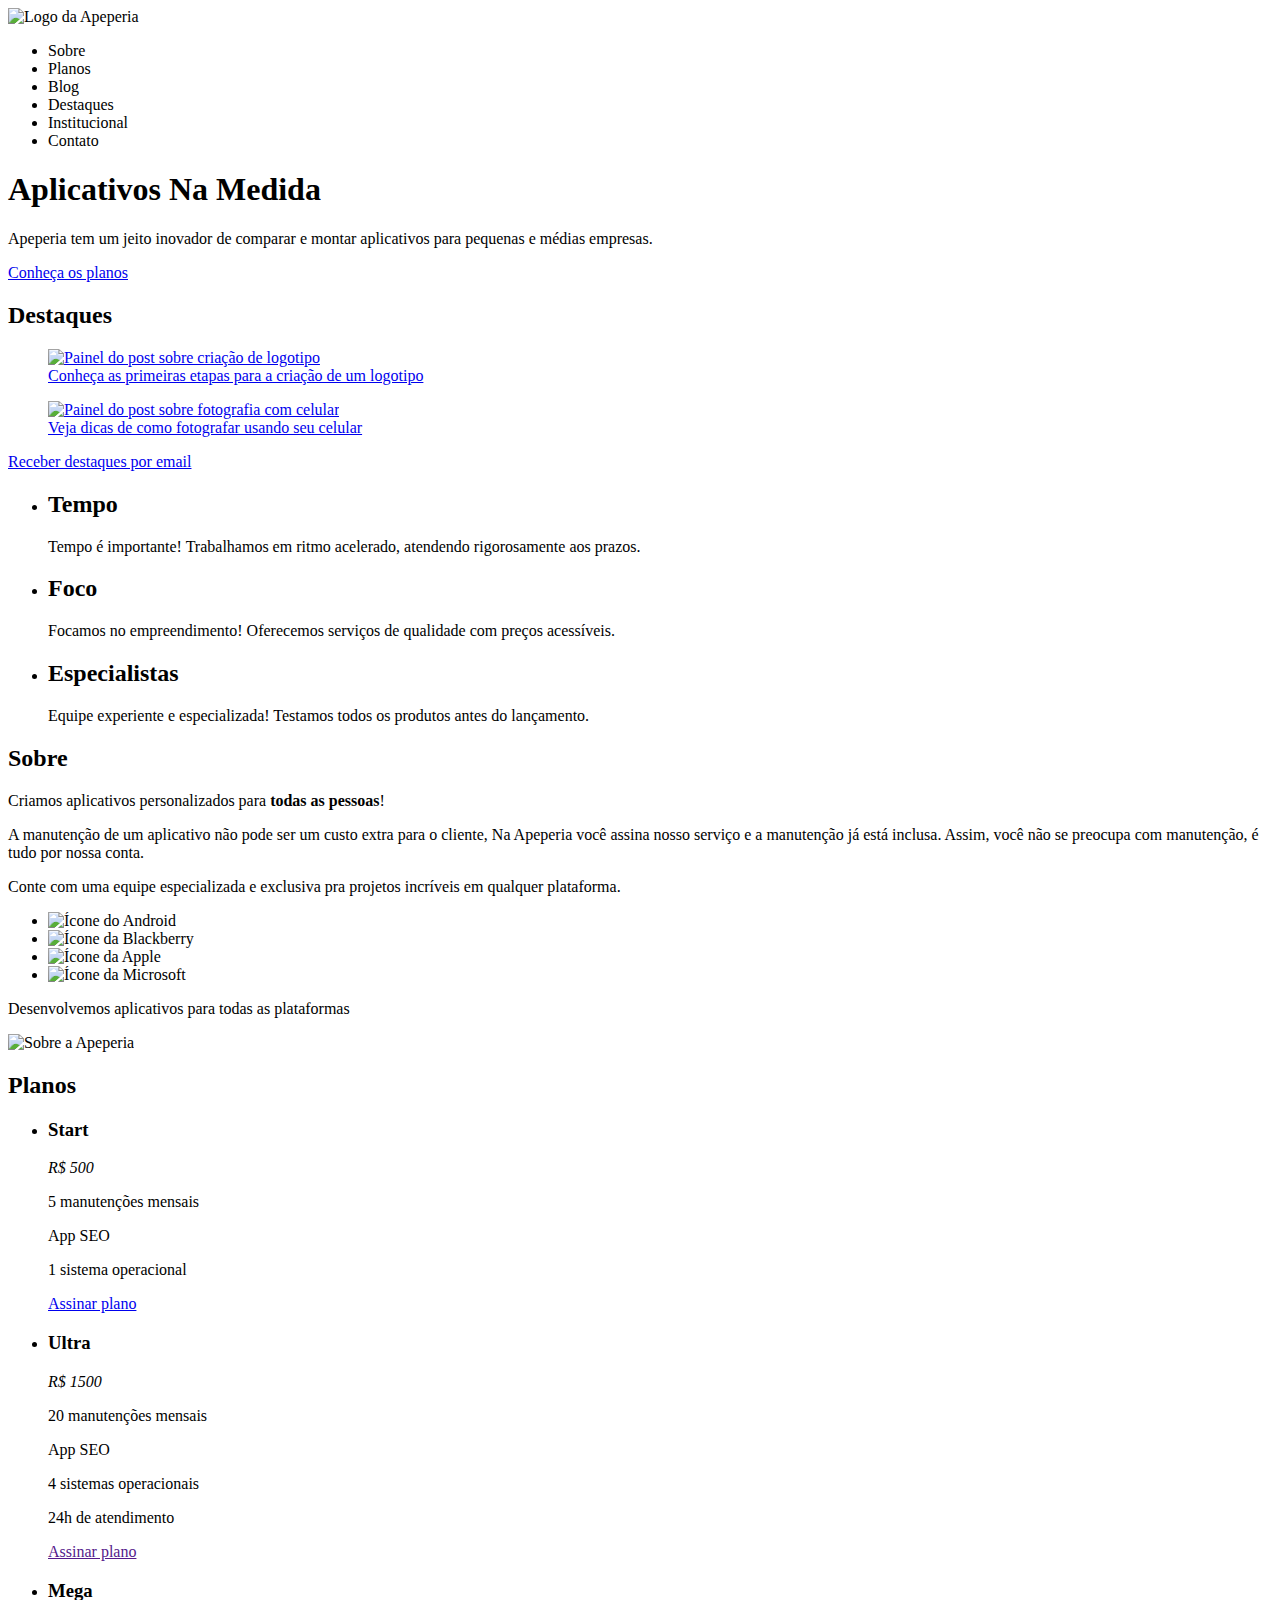
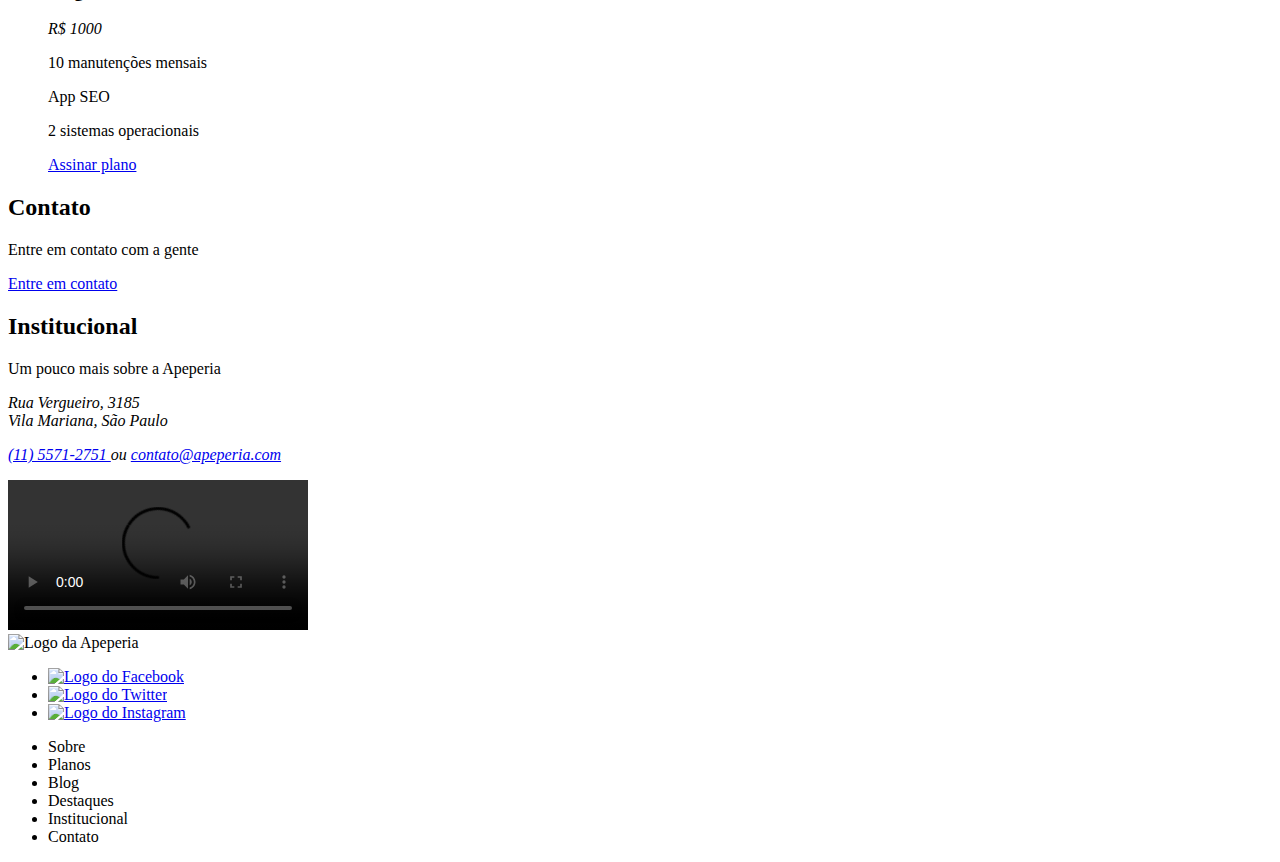
==== 1-Company-Landing-Page/index.html @ fec03cc0 "Add files via upload" ====
<!DOCTYPE html>
<html lang="pt-br">
  <head>
    <meta charset="UTF-8" />
    <meta http-equiv="X-UA-Compatible" content="IE=edge" />
    <meta name="viewport" content="width=device-width, initial-scale=1.0" />
    <title>Home | Apeperia</title>

    <!--RESET CSS-->
    <link rel="stylesheet" href="css/reset.css" />

    <!--Fonts-->
    <link rel="preconnect" href="https://fonts.gstatic.com" />
    <link
      href="https://fonts.googleapis.com/css2?family=Montserrat:wght@300;400;700&family=Open+Sans:wght@300;400;700&display=swap"
      rel="stylesheet"
    />

    <!--Styles-->
    <link rel="stylesheet" href="css/base.css" />
    <link rel="stylesheet" href="css/header/cabecalho1.css" />
    <link rel="stylesheet" href="css/main/chamada1.css" />
    <link rel="stylesheet" href="css/main/destaques.css" />
    <link rel="stylesheet" href="css/main/diferenciais.css" />
    <link rel="stylesheet" href="css/main/sobre.css" />
    <link rel="stylesheet" href="css/main/planos.css" />
    <link rel="stylesheet" href="css/main/contato.css" />
    <link rel="stylesheet" href="css/main/institucional.css" />
    <link rel="stylesheet" href="css/footer/rodape.css" />
  </head>
  <body>
    <header class="cabecalho container">
      <img
        src="img/logo-apeperia.svg"
        alt="Logo da Apeperia"
        class="cabecalho_logo"
      />
      <nav class="cabecalho_navegacao">
        <ul>
          <li class="cabecalho_link"><a href="#"></a>Sobre</li>
          <li class="cabecalho_link"><a href="#"></a>Planos</li>
          <li class="cabecalho_link"><a href="#"></a>Blog</li>
          <li class="cabecalho_link"><a href="#"></a>Destaques</li>
          <li class="cabecalho_link"><a href="#"></a>Institucional</li>
          <li class="cabecalho_link"><a href="#"></a>Contato</li>
        </ul>
      </nav>
    </header>

    <main>
      <section class="chamada container">
        <h1 class="chamada_titulo">Aplicativos Na Medida</h1>
        <p class="chamada_texto">
          Apeperia tem um jeito inovador de comparar e montar aplicativos para
          pequenas e médias empresas.
        </p>
        <a class="chamada_botao botao" href="#">Conheça os planos</a>
      </section>

      <section class="destaques container">
        <h2 class="destaques_titulo">Destaques</h2>
        <a href="#">
          <figure class="destaques_painel">
            <img
              src="img/comecando-criar-logotipo.png"
              alt="Painel do post sobre criação de logotipo"
              class="destaques_painel-imagem"
            />
            <figcaption class="destaques_painel-texto">
              Conheça as primeiras etapas para a criação de um logotipo
            </figcaption>
          </figure>
        </a>
        <a href="#">
          <figure class="destaques_painel">
            <img
              src="img/dicas-fotografia.png"
              alt="Painel do post sobre fotografia com celular"
              class="destaques_painel-imagem"
            />
            <figcaption class="destaques_painel-texto">
              Veja dicas de como fotografar usando seu celular
            </figcaption>
          </figure>
        </a>
        <a href="#" class="destaques_botao botao"
          >Receber destaques por email</a
        >
      </section>

      <section class="diferenciais container">
        <ul class="diferenciais_lista">
          <li class="diferenciais_item diferenciais_item--tempo">
            <h2 class="item_titulo">Tempo</h2>
            <p class="item_texto">
              Tempo é importante! Trabalhamos em ritmo acelerado, atendendo
              rigorosamente aos prazos.
            </p>
          </li>
          <li class="diferenciais_item diferenciais_item--foco">
            <h2 class="item_titulo">Foco</h2>
            <p class="item_texto">
              Focamos no empreendimento! Oferecemos serviços de qualidade com
              preços acessíveis.
            </p>
          </li>
          <li class="diferenciais_item diferenciais_item--especialistas">
            <h2 class="item_titulo">Especialistas</h2>
            <p class="item_texto">
              Equipe experiente e especializada! Testamos todos os produtos
              antes do lançamento.
            </p>
          </li>
        </ul>
      </section>

      <section class="sobre container">
        <div class="sobre_conteudo">
          <h2 class="sobre_titulo">Sobre</h2>
          <p class="sobre_texto">
            Criamos aplicativos personalizados para
            <strong class="sobre_texto--destaque">todas as pessoas</strong>!
          </p>
          <p class="sobre_texto">
            A manutenção de um aplicativo não pode ser um custo extra para o
            cliente, Na Apeperia você assina nosso serviço e a manutenção já
            está inclusa. Assim, você não se preocupa com manutenção, é tudo por
            nossa conta.
          </p>
          <p class="sobre_texto sobre_texto--destaque sobre_texto--divisao">
            Conte com uma equipe especializada e exclusiva pra projetos
            incríveis em qualquer plataforma.
          </p>
          <ul class="sobre_plataformas">
            <li><img src="img/android.png" alt="Ícone do Android" /></li>
            <li><img src="img/blackberry.png" alt="Ícone da Blackberry" /></li>
            <li><img src="img/apple.png" alt="Ícone da Apple" /></li>
            <li><img src="img/windowsphone.png" alt="Ícone da Microsoft" /></li>
          </ul>
          <p class="sobre_texto">
            Desenvolvemos aplicativos para todas as plataformas
          </p>
        </div>
        <img
          src="img/sobre-apeperia.png"
          alt="Sobre a Apeperia"
          class="sobre_imagem"
        />
      </section>

      <section class="planos container">
        <h2 class="planos__titulo">Planos</h2>
        <ul class="planos__cartoes">
          <li class="cartao cartao--start">
            <h3 class="cartao__titulo">Start</h3>
            <article class="cartao__conteudo">
              <p class="cartao__preco"><em>R$ 500</em></p>
              <p class="cartao__texto">5 manutenções mensais</p>
              <p class="cartao__texto">App SEO</p>
              <p class="cartao__texto">1 sistema operacional</p>
              <a
                href="plano.html"
                class="cartao__botao cartao__botao--start botao"
                >Assinar plano</a
              >
            </article>
          </li>
          <li class="cartao cartao--ultra">
            <h3 class="cartao__titulo">Ultra</h3>
            <article class="cartao__conteudo">
              <p class="cartao__preco"><em>R$ 1500</em></p>
              <p class="cartao__texto">20 manutenções mensais</p>
              <p class="cartao__texto">App SEO</p>
              <p class="cartao__texto">4 sistemas operacionais</p>
              <p class="cartao__texto">24h de atendimento</p>
              <a href="" class="cartao__botao cartao__botao--ultra botao"
                >Assinar plano</a
              >
            </article>
          </li>
          <li class="cartao cartao--mega">
            <h3 class="cartao__titulo">Mega</h3>
            <p class="cartao__preco"><em>R$ 1000</em></p>
            <article class="cartao__conteudo">
              <p class="cartao__texto">10 manutenções mensais</p>
              <p class="cartao__texto">App SEO</p>
              <p class="cartao__texto">2 sistemas operacionais</p>
              <a href="#" class="cartao__botao cartao__botao--mega botao"
                >Assinar plano</a
              >
            </article>
          </li>
        </ul>
      </section>

      <section class="contato container">
        <h2 class="contato__titulo">Contato</h2>
        <p>Entre em contato com a gente</p>
        <a href="contato.html" class="contato__botao botao">Entre em contato</a>
      </section>

      <section class="institucional container">
        <h2 class="institucional__titulo">Institucional</h2>
        <div class="institucional__conteudo">
          <div class="institucional__informacoes">
            <p class="institucional__descricao">
              Um pouco mais sobre a Apeperia
            </p>
            <address class="institucional__endereco">
              Rua Vergueiro, 3185<br />
              Vila Mariana, São Paulo
              <article class="institucional__contato">
                <p>
                  <a
                    href="tel:+551155712751"
                    class="institucional__contato-telefone"
                    >(11) 5571-2751
                  </a>
                  ou
                  <a
                    href="mailto:contato@apeperia.com"
                    class="institucional__contato-email"
                    >contato@apeperia.com</a
                  >
                </p>
              </article>
            </address>
          </div>
          <video
            src="img/formacao-java.mp4"
            class="institucional__video"
            controls
          ></video>
        </div>
      </section>
    </main>

    <footer class="rodape container">
      <img
        src="img/logo-apeperia.svg"
        alt="Logo da Apeperia"
        class="rodape__logo"
      />
      <ul class="rodape__social">
        <li>
          <a href="#" class="rodape__midia" alt="Ícone do Facebook"
            ><img src="img/facebook.png" alt="Logo do Facebook"
          /></a>
        </li>
        <li>
          <a href="#" class="rodape__midia" alt="Ícone do Twitter"
            ><img src="img/twitter.png" alt="Logo do Twitter"
          /></a>
        </li>
        <li>
          <a href="#" class="rodape__midia" alt="Ícone do Instagram"
            ><img src="img/instagram.png" alt="Logo do Instagram"
          /></a>
        </li>
      </ul>
      <nav>
        <ul class="rodape__navegacao">
          <li class="rodape__link"><a href="#"></a>Sobre</li>
          <li class="rodape__link"><a href="#"></a>Planos</li>
          <li class="rodape__link"><a href="#"></a>Blog</li>
          <li class="rodape__link"><a href="#"></a>Destaques</li>
          <li class="rodape__link"><a href="#"></a>Institucional</li>
          <li class="rodape__link"><a href="#"></a>Contato</li>
        </ul>
      </nav>
    </footer>
  </body>
</html>
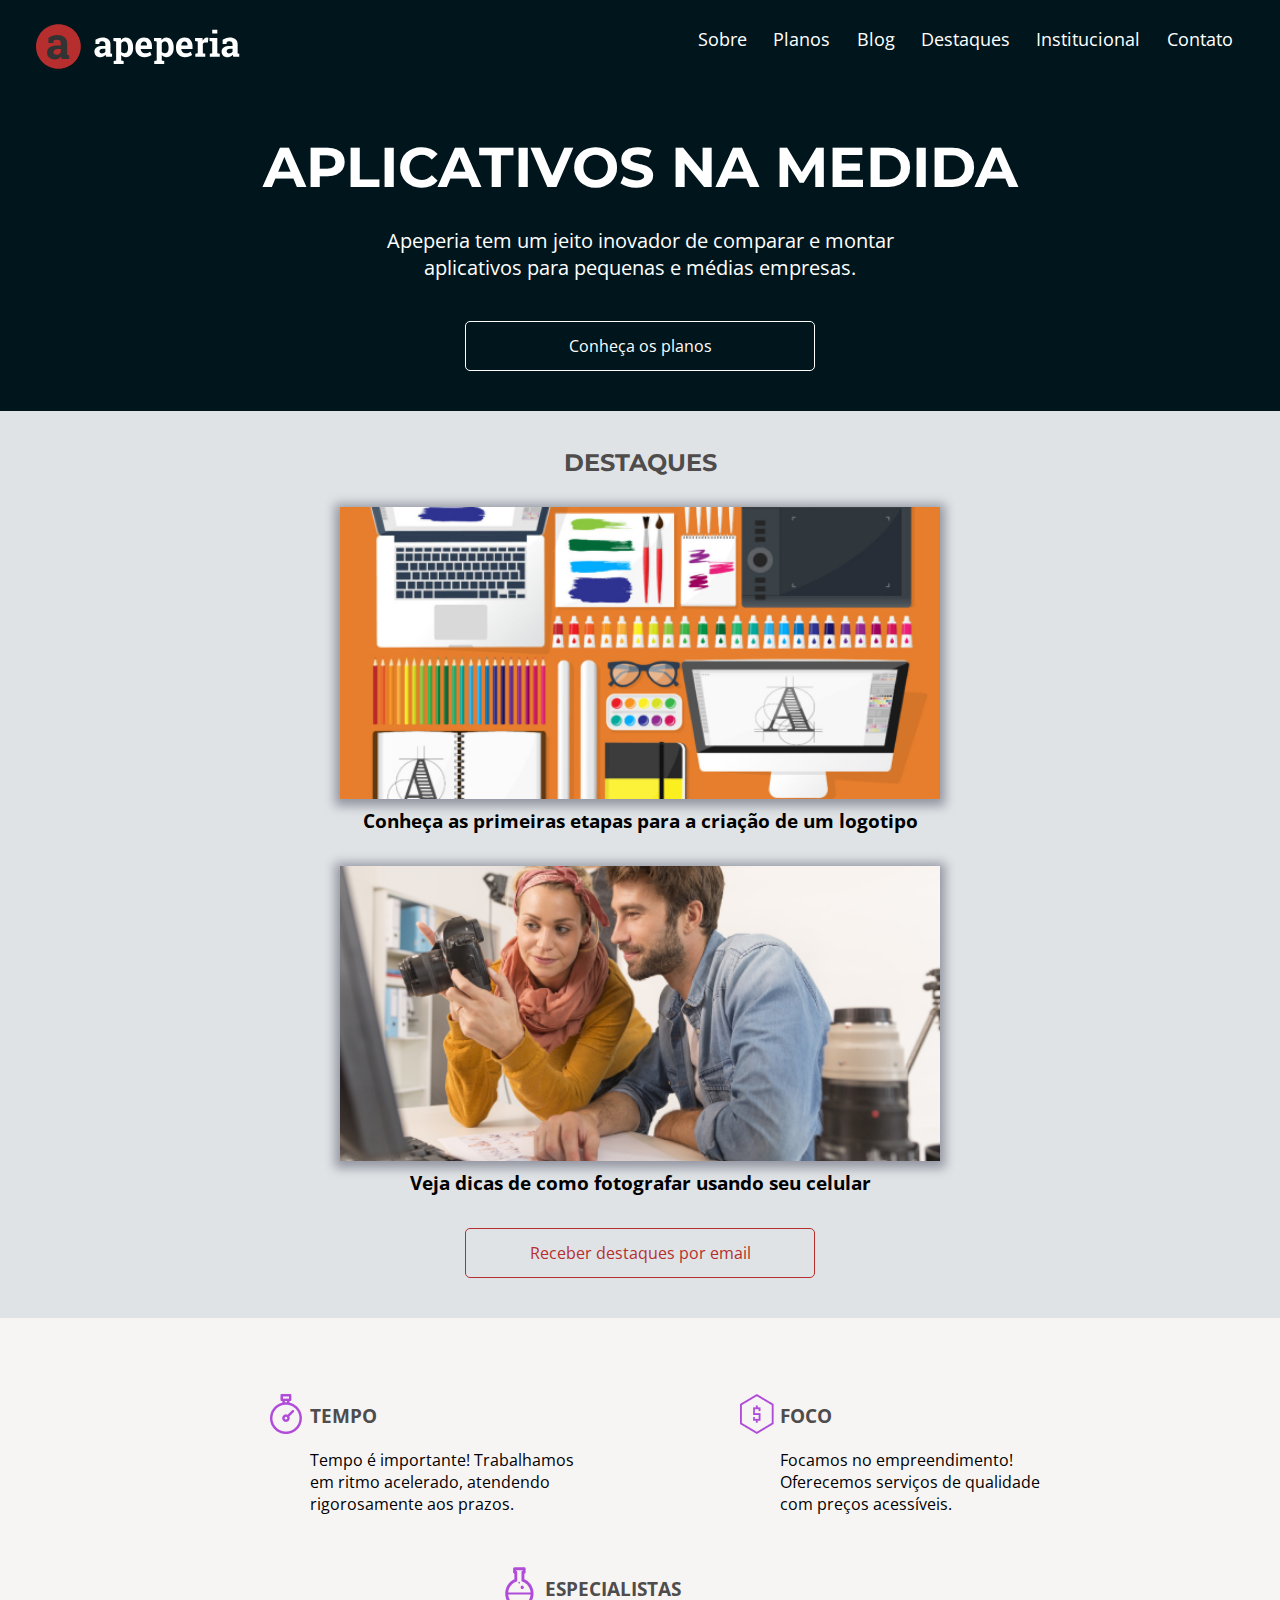
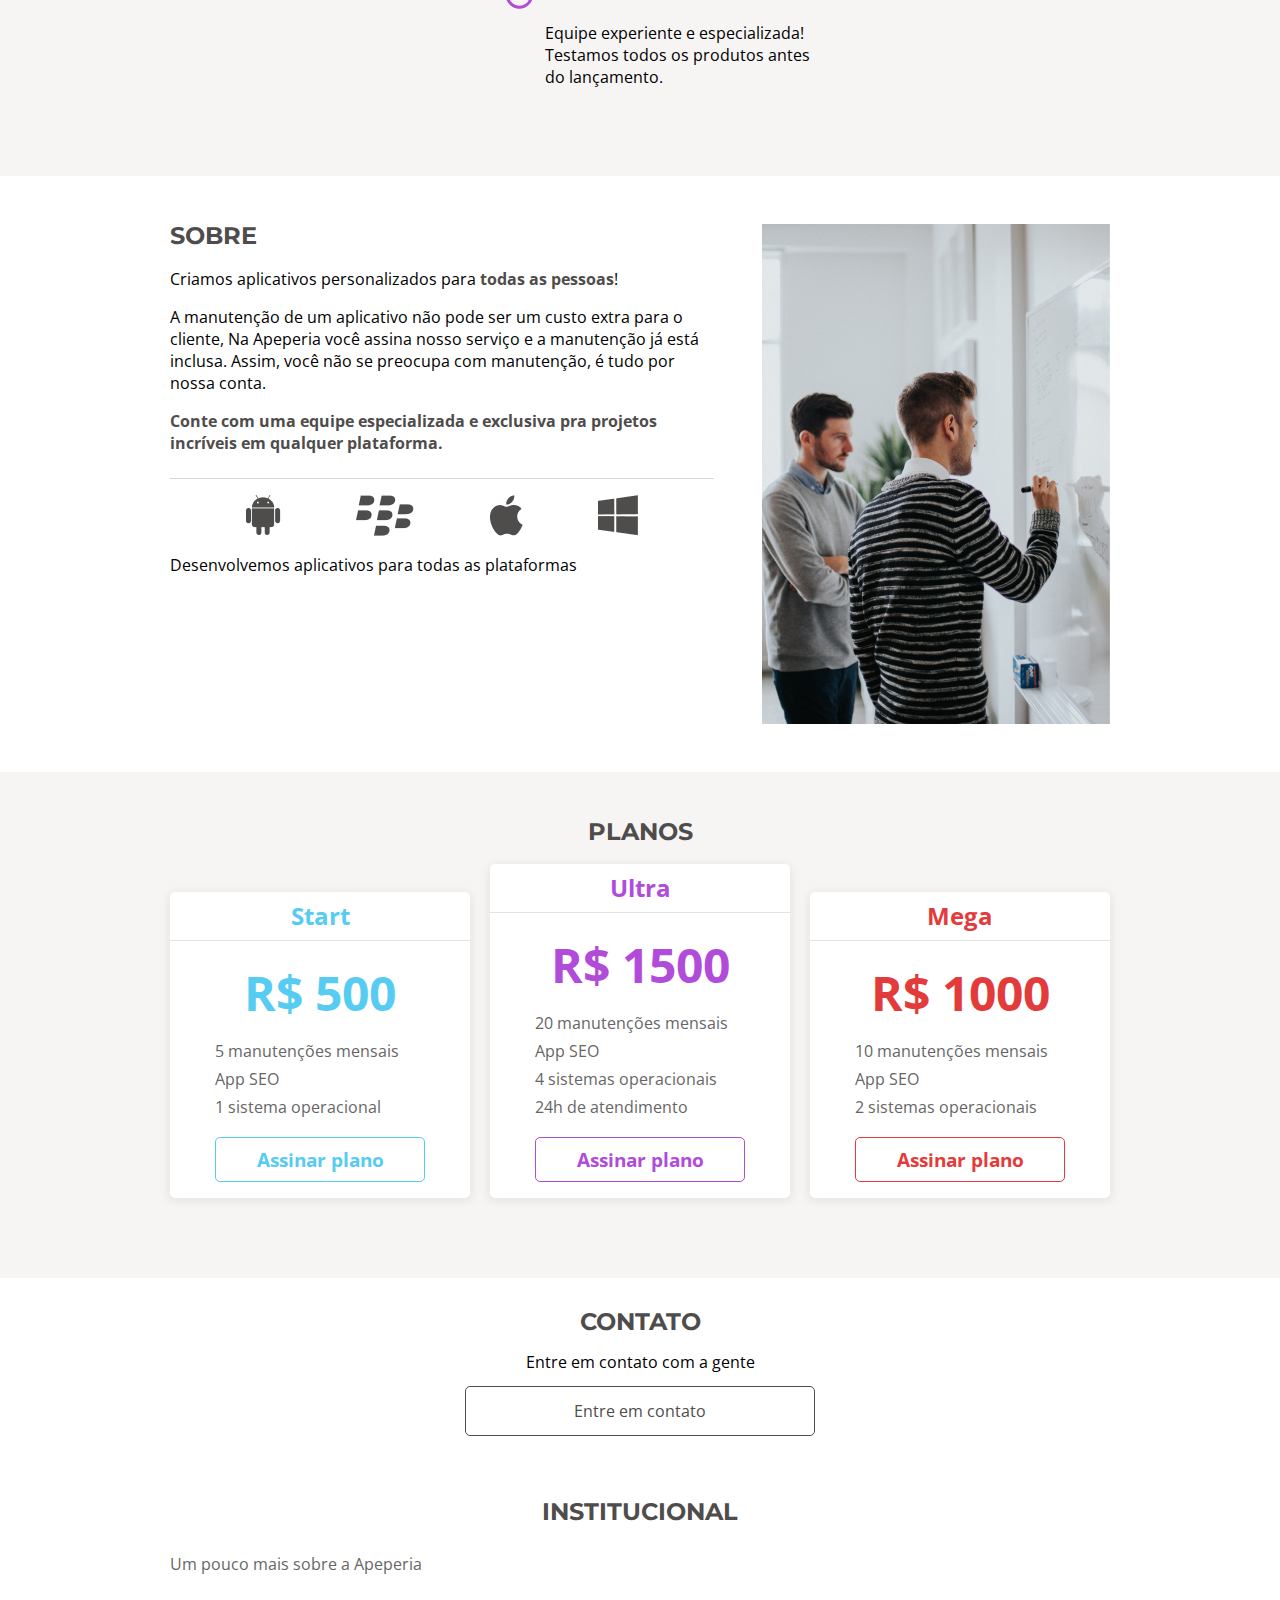
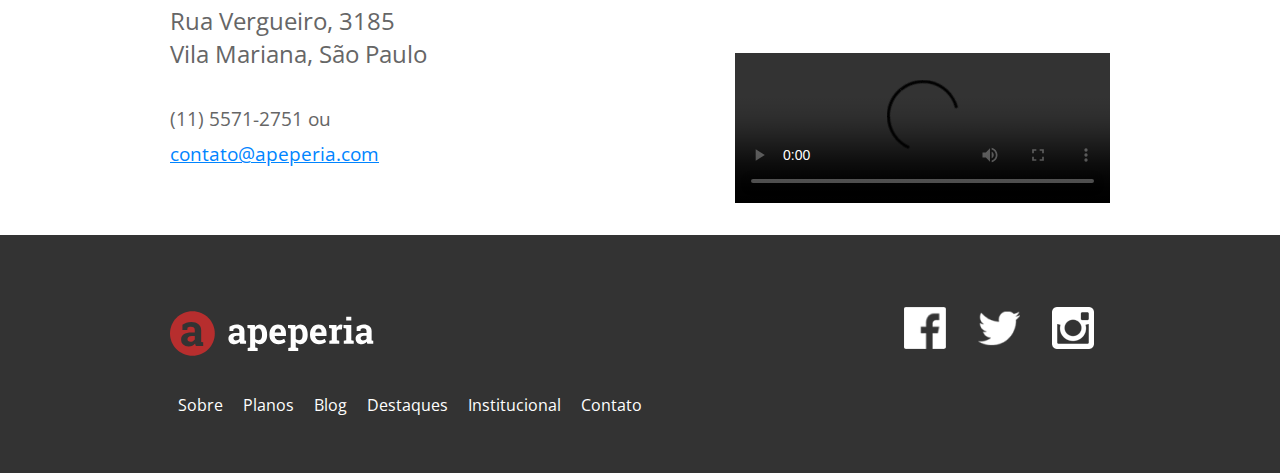
==== commit 3d70459a: "Update index.html" ====
--- a/1-Company-Landing-Page/index.html
+++ b/1-Company-Landing-Page/index.html
@@ -18,8 +18,8 @@
 
     <!--Styles-->
     <link rel="stylesheet" href="css/base.css" />
-    <link rel="stylesheet" href="css/header/cabecalho1.css" />
-    <link rel="stylesheet" href="css/main/chamada1.css" />
+    <link rel="stylesheet" href="css/header/cabecalho.css" />
+    <link rel="stylesheet" href="css/main/chamada.css" />
     <link rel="stylesheet" href="css/main/destaques.css" />
     <link rel="stylesheet" href="css/main/diferenciais.css" />
     <link rel="stylesheet" href="css/main/sobre.css" />
--- a/1-Company-Landing-Page/css/base.css
+++ b/1-Company-Landing-Page/css/base.css
@@ -0,0 +1,46 @@
+:root{
+    --branco: #FFF;
+    --azul-claro: #DFE3E5;
+    --vermelho-forte: #B72E2E;
+    --cinza-escuro: #4F4C4C;
+    --cinza-claro: #F7F4F4;
+    --cinza-medio: #D9D9D9;
+    
+    --fonte-link: #0084FF;
+    --fonte-cinza: #666;
+    --borda-cabecalho-mobile: #103D4A;
+    --bg-rodape: #333;
+    --bg-chamada-mobile: #00161C;
+    
+    --planos-cartao-start: #56CCF2;
+    --planos-cartao-ultra: #B04CD9;
+    --planos-cartao-mega: #E33B3B;    
+
+    --montserrat: 'Montserrat', sans-serif;
+}
+
+body{
+    font-family: "Open Sans", sans-serif;
+}
+
+.container{
+    padding: 0 6%;
+}
+
+.botao{
+    text-align: center;
+    display: block;
+    width: 100%;
+    max-width: 350px;
+    box-sizing: border-box;
+    padding: 1rem 2rem;
+    border: 1px solid var(--branco);
+    border-radius: 5px;
+}
+
+@media screen and (min-width: 1024px) {
+    .container {
+        padding-left: calc((100% - 940px)/2);
+        padding-right: calc((100% - 940px)/2);
+    }
+}--- a/1-Company-Landing-Page/css/header/cabecalho.css
+++ b/1-Company-Landing-Page/css/header/cabecalho.css
@@ -0,0 +1,44 @@
+.cabecalho{
+    color: var(--branco);
+    width: 100%;
+    
+    box-sizing: border-box;
+
+    display: flex;
+    flex-direction: column;
+    align-items: center;
+
+    padding: 0.75rem 0;
+
+    border-bottom: 1px solid var(--borda-cabecalho-mobile);
+    
+    background-color: var(--bg-chamada-mobile);
+}
+
+.cabecalho_logo{
+    margin-bottom: 1rem;
+}
+
+.cabecalho_navegacao {
+    text-align: center;
+}
+
+.cabecalho_link{
+    font-size: 1.1rem;
+
+    display: inline-block;
+
+    margin: 0 .7rem 1.25rem .7rem;
+}
+
+@media screen and (min-width: 1024px){
+    .cabecalho{
+        flex-direction: row;
+        justify-content: space-between;
+
+        border: none;
+
+        padding-left: 2.25rem;
+        padding-right: 2.25rem;
+    }
+}
--- a/1-Company-Landing-Page/css/main/chamada.css
+++ b/1-Company-Landing-Page/css/main/chamada.css
@@ -0,0 +1,51 @@
+.chamada{
+    display: flex;
+    flex-direction: column;
+    align-items: center;
+
+    color: var(--branco);
+    text-align: center;
+    
+    background-color: var(--bg-chamada-mobile);
+
+    padding-top: 2.5rem;
+    padding-bottom: 2.5rem;
+}
+
+.chamada_titulo{
+    font-family: var(--montserrat);
+    font-size: 2rem;
+    font-weight: 700;
+    text-transform: uppercase;
+
+    margin-bottom: 1.5rem;
+}
+
+.chamada_texto{
+    font-size: 1.25rem;
+    line-height: normal;
+
+    margin: 0 auto 2.5rem;
+}
+
+.chamada_botao{
+    width: 100%;
+}
+
+@media screen and (min-width: 768px){
+    .chamada_texto{
+        max-width: 600px;
+    }
+}
+
+@media screen and (min-width: 1024px){
+    .chamada{
+        background-image: url(../img/bg-intro.jpg);
+        background-size: cover;
+    }
+
+    .chamada_titulo{
+        font-size: 3.5rem;
+        margin-bottom: 2rem;
+    }
+}
--- a/1-Company-Landing-Page/css/main/destaques.css
+++ b/1-Company-Landing-Page/css/main/destaques.css
@@ -0,0 +1,45 @@
+.destaques{
+    background-color: var(--azul-claro);
+
+    padding-top: 2.5rem;
+    padding-bottom: 2.5rem;
+}
+
+.destaques_titulo{
+    color: var(--cinza-escuro);
+    font-weight: 700;
+    font-size: 1.5rem;
+    font-family: var(--montserrat);
+    text-transform: uppercase;
+    text-align: center;
+
+    margin-bottom: 2rem;
+}
+
+.destaques_painel{
+    display: flex;
+    flex-direction: column;
+    align-items: center;
+
+    margin-bottom: 2rem;
+}
+
+.destaques_painel-imagem{
+    width: 100vw;
+    max-width: 600px;
+    box-shadow: 0 2px 10px 5px #00002057;
+
+    margin-bottom: .5rem;
+}
+
+.destaques_painel-texto{
+    font-weight: 700;
+    font-size: 1.2rem;
+    line-height: normal;
+}
+
+.destaques_botao{
+    color: var(--vermelho-forte);
+    border-color: var(--vermelho-forte);
+    margin: 0 auto;
+}--- a/1-Company-Landing-Page/css/main/diferenciais.css
+++ b/1-Company-Landing-Page/css/main/diferenciais.css
@@ -0,0 +1,56 @@
+.diferenciais {
+    padding-top: 3.5rem;
+    padding-bottom: 3.5rem;
+}
+
+.diferenciais_lista {
+    display: flex;
+    flex-wrap: wrap;
+    justify-content: space-evenly;
+}
+
+.diferenciais_item {
+    max-width: 350px;
+
+    box-sizing: border-box;
+
+    background-repeat: no-repeat;
+    background-position: top 1.25rem left 2.5rem;
+
+    padding: 2rem 0 2rem 5rem;
+}
+
+.diferenciais_item--tempo{
+    background-image: url(../../img/icone-relogio.png);
+}
+
+.diferenciais_item--foco{
+    background-image: url(../../img/icone-dinheiro.png);
+}
+
+.diferenciais_item--especialistas{
+    background-image: url(../../img/icone-quimica.png);
+}
+
+.item_titulo {
+    color: var(--cinza-escuro);
+    font-weight: 700;
+    font-size: 1.2rem;
+    text-transform: uppercase;
+
+    margin-bottom: 1.5rem;
+}
+
+.item_texto {
+    line-height: normal;
+}
+
+@media screen and (min-width: 1024px) {
+    .diferenciais{
+        background-color: var(--cinza-claro);
+    }
+
+    .diferenciais_lista{
+        justify-content: space-around;
+    }
+}
--- a/1-Company-Landing-Page/css/main/sobre.css
+++ b/1-Company-Landing-Page/css/main/sobre.css
@@ -0,0 +1,86 @@
+.sobre {
+    padding-top: 3rem;
+    padding-bottom: 3rem;
+}
+
+.sobre_titulo {
+    color: var(--cinza-escuro);
+    font-weight: 700;
+    font-size: 1.5rem;
+    font-family: var(--montserrat);
+    text-transform: uppercase;
+    text-align: center;
+
+    margin-bottom: 1.25rem;
+}
+
+.sobre_texto {
+    line-height: normal;
+
+    margin-bottom: 1rem;
+}
+
+.sobre_texto--destaque {
+    color: var(--cinza-escuro);
+    font-weight: 700;
+}
+
+.sobre_plataformas {
+    display: flex;
+    flex-wrap: wrap;
+    justify-content: space-evenly;
+
+    margin-bottom: 1rem;
+}
+
+.sobre_imagem{
+    display: none;
+}
+
+@media screen and (min-width: 1024px) {
+    .sobre{
+        display: flex;
+    }
+
+    .sobre_conteudo{
+        margin-right: 3rem;
+    }
+
+    .sobre_titulo{
+        text-align: left;
+    }
+
+    .sobre_texto--divisao{
+        border-bottom: 1px solid var(--cinza-medio);
+
+        padding-bottom: 1.5rem;
+    }
+
+    .sobre_imagem{
+        display: block;
+    }
+}
+
+@media screen and (min-width: 1024px) {
+    .sobre {
+        display: flex;
+    }
+
+    .sobre__conteudo {
+        margin-right: 3rem;
+    }
+
+    .sobre__titulo {
+        text-align: left;
+    }
+
+    .sobre__texto--divisao {
+        border-bottom: 1px solid var(--cinza-medio);
+
+        padding-bottom: 1.5rem;
+    }
+
+    .sobre__imagem {
+        display: block;
+    }
+}--- a/1-Company-Landing-Page/css/main/planos.css
+++ b/1-Company-Landing-Page/css/main/planos.css
@@ -0,0 +1,124 @@
+.planos {
+    background-color: var(--cinza-claro);
+    
+    padding-top: 3rem;
+    padding-bottom: 3rem;
+}
+
+.planos__titulo {
+    color: var(--cinza-escuro);
+    font-weight: 700;
+    font-size: 1.5rem;
+    font-family: var(--montserrat);
+    text-transform: uppercase;
+    text-align: center;
+
+    margin-bottom: 1.25rem;
+}
+
+.planos__cartoes {
+    display: flex;
+    flex-direction: column;
+    align-items: center;
+}
+
+.cartao {
+    display: flex;
+    flex-direction: column;
+
+    background-color: var(--branco);
+
+    width: 100%;
+    max-width: 300px;
+
+    margin-bottom: 2rem;
+
+    border-radius: 5px;
+    box-shadow: 0 2px 10px 2px #00000010;
+}
+
+.cartao__titulo {
+    font-weight: 700;
+    font-size: 1.5rem;
+    text-align: center;
+
+    padding: .75rem 0;
+
+    margin-bottom: .5rem;
+
+    border-bottom: 1px solid var(--azul-claro);
+}
+
+.cartao__conteudo {
+    padding: 0 15%;
+}
+
+.cartao__preco {
+    font-weight: 700;
+    font-size: 3rem;
+    text-align: center;
+
+    margin-top: 1.25rem;
+    margin-bottom: 1.25rem;
+}
+
+.cartao__texto {
+    color: var(--fonte-cinza);
+    line-height: 28px;
+}
+
+.cartao__botao {
+    font-size: 1.2rem;
+    font-weight: 700;
+
+    width: 100%;
+
+    align-self: center;
+
+    padding: .75rem 2rem;
+
+    margin-top: 1rem;
+    margin-bottom: 1rem;
+}
+
+.cartao--start {
+    color: var(--planos-cartao-start);
+}
+
+.cartao--ultra {
+    color: var(--planos-cartao-ultra);
+}
+
+.cartao--mega {
+    color: var(--planos-cartao-mega);
+}
+
+.cartao__botao--start {
+    border-color: var(--planos-cartao-start);
+}
+
+.cartao__botao--ultra {
+    border-color: var(--planos-cartao-ultra);
+}
+
+.cartao__botao--mega {
+    border-color: var(--planos-cartao-mega);
+}
+
+@media screen and (min-width: 768px) {
+    .cartao{
+        max-width: 400px;
+    }
+}
+
+@media screen and (min-width: 1024px) {
+    .planos__cartoes {
+        flex-direction: row;
+        justify-content: space-between;
+        align-items: flex-end;
+    }
+
+    .cartao {
+        max-width: 300px;
+    }
+}--- a/1-Company-Landing-Page/css/main/contato.css
+++ b/1-Company-Landing-Page/css/main/contato.css
@@ -0,0 +1,29 @@
+.contato {
+    display: flex;
+    flex-direction: column;
+    align-items: center;
+
+    text-align: center;
+
+    padding-top: 2rem;
+    padding-bottom: 2rem;
+}
+
+.contato__titulo {
+    color: var(--cinza-escuro);
+    font-weight: 700;
+    font-size: 1.5rem;
+    font-family: var(--montserrat);
+    text-transform: uppercase;
+    text-align: center;
+
+    margin-bottom: 1.25rem;
+}
+
+.contato__botao {
+    color: var(--cinza-escuro);
+
+    border-color: var(--cinza-escuro);
+
+    margin-top: 1rem;
+}--- a/1-Company-Landing-Page/css/main/institucional.css
+++ b/1-Company-Landing-Page/css/main/institucional.css
@@ -0,0 +1,85 @@
+.institucional {
+    display: flex;
+    flex-direction: column;
+    align-items: center;
+
+    color: var(--fonte-cinza);
+    text-align: center;
+
+    padding-top: 2rem;
+    padding-bottom: 2rem;
+}
+
+.institucional__titulo {
+    color: var(--cinza-escuro);
+    font-weight: 700;
+    font-size: 1.5rem;
+    font-family: var(--montserrat);
+    text-transform: uppercase;
+    text-align: center;
+
+    margin-bottom: 2rem;
+}
+
+.institucional__descricao {
+    margin-bottom: 2rem;
+}
+
+.institucional__endereco {
+    font-size: 1.5rem;
+    line-height: normal;
+
+    margin-bottom: 2rem;
+}
+
+.institucional__contato {
+    font-size: 1.2rem;
+    line-height: 1.8;
+
+    margin-top: 2rem;
+}
+
+.institucional__contato-telefone {
+    line-height: normal;
+}
+
+.institucional__contato-email {
+    color: var(--fonte-link);
+    text-decoration: underline;
+    display: block;
+}
+
+.institucional__video {
+    width: 100vw;
+}
+
+@media screen and (min-width: 768px){
+    .institucional__contato-email{
+        display: inline-block;
+    }
+
+    .institucional__video{
+        width: 100%;
+    }
+}
+
+@media screen and (min-width: 1024px) {
+    .institucional__conteudo {
+        width: 100%;
+
+        display: flex;
+        justify-content: space-between;
+
+        text-align: left;
+    }
+
+    .institucional__video {
+        align-self: flex-end;
+
+        width: 375px;
+    }
+
+    .institucional__contato-email {
+        display: block;
+    }
+}--- a/1-Company-Landing-Page/css/footer/rodape.css
+++ b/1-Company-Landing-Page/css/footer/rodape.css
@@ -0,0 +1,49 @@
+.rodape {
+    display: flex;
+    flex-direction: column;
+    align-items: center;
+
+    background-color: var(--bg-rodape);
+
+    padding-top: 2.5rem;
+    padding-bottom: 2rem;
+}
+
+.rodape__social {
+    display: flex;
+}
+
+.rodape__midia {
+    display: block;
+
+    width: 42px;
+    height: 42px;
+
+    margin: 2rem 1rem;
+}
+
+.rodape__navegacao {
+    color: var(--branco);
+    text-align: center;
+    line-height: 3;
+}
+
+.rodape__link {
+    display: inline-block;
+
+    margin: 0 .5rem .7rem;
+}
+
+@media screen and (min-width: 1024px) {
+    .rodape {
+        flex-direction: row;
+        flex-wrap: wrap;
+        justify-content: space-between;
+    }
+
+    .rodape__navegacao {
+        text-align: left;
+
+        min-width: 600px;
+    }
+}
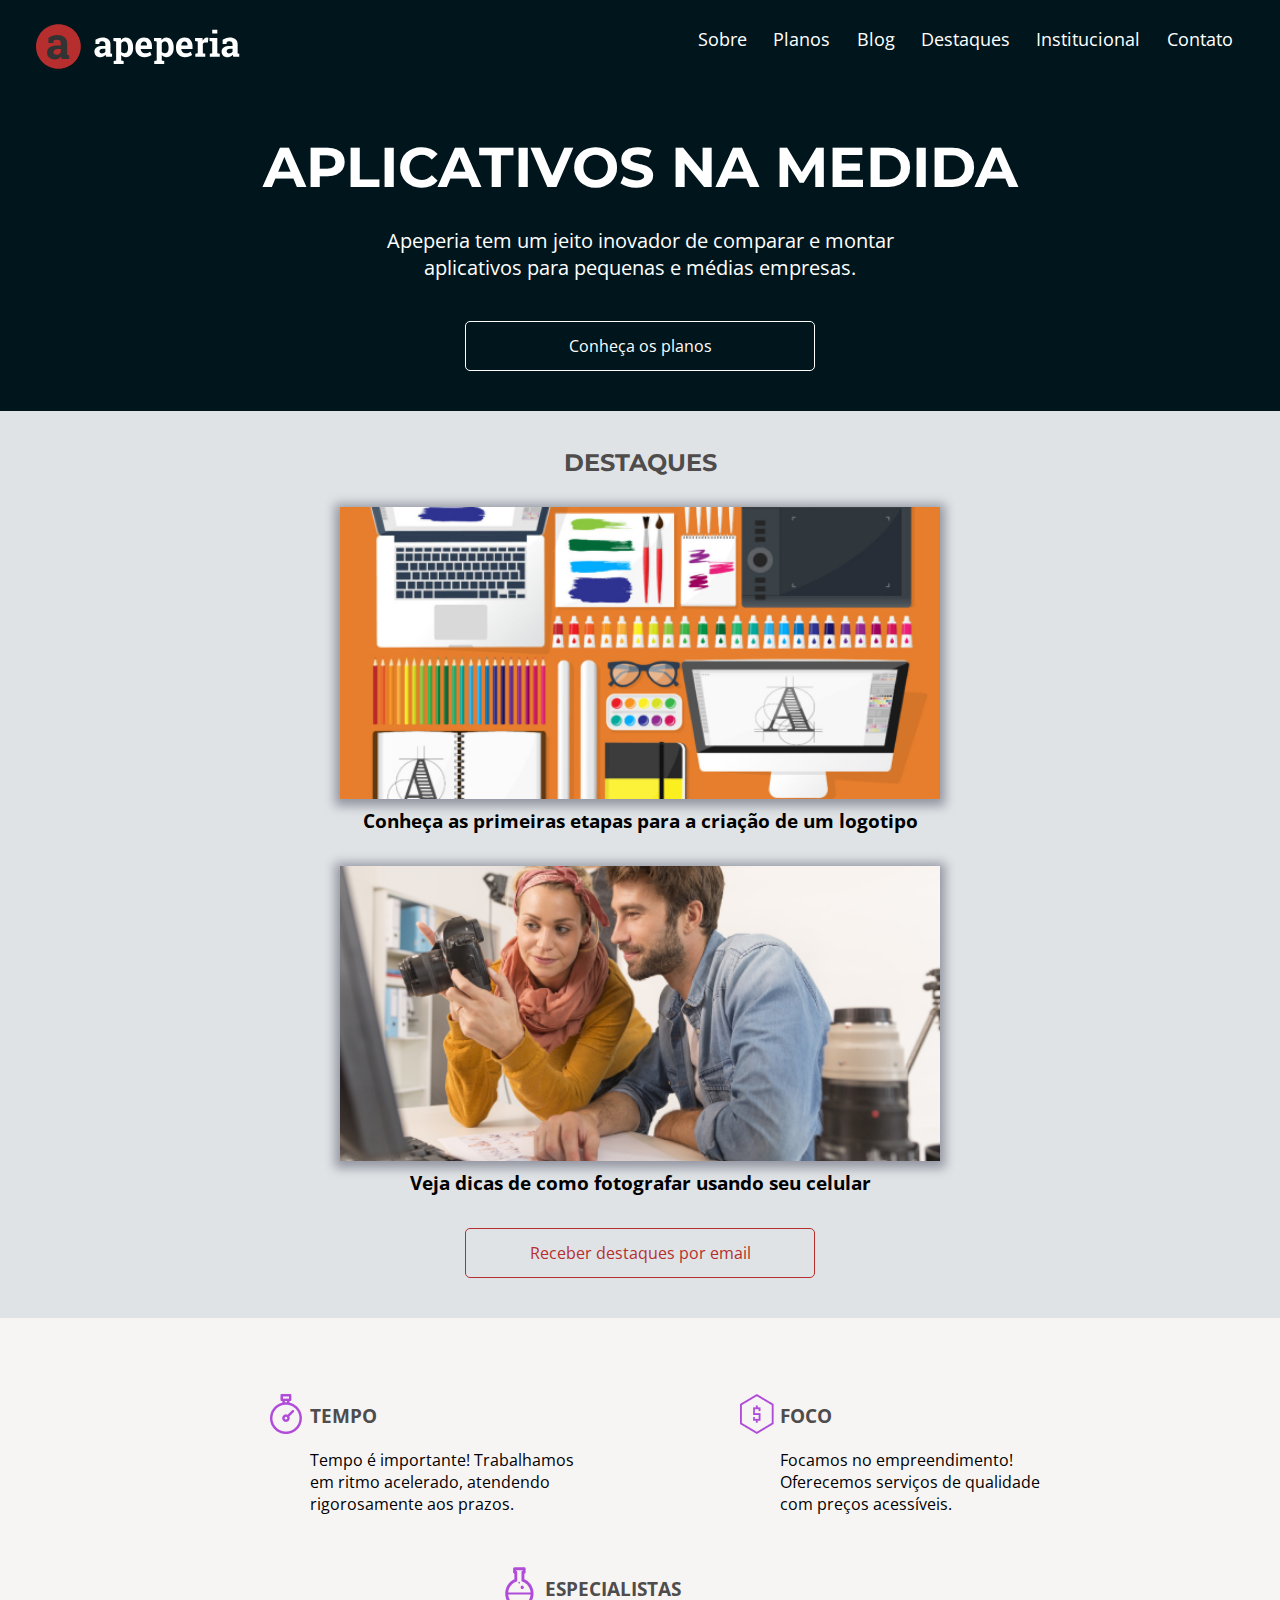
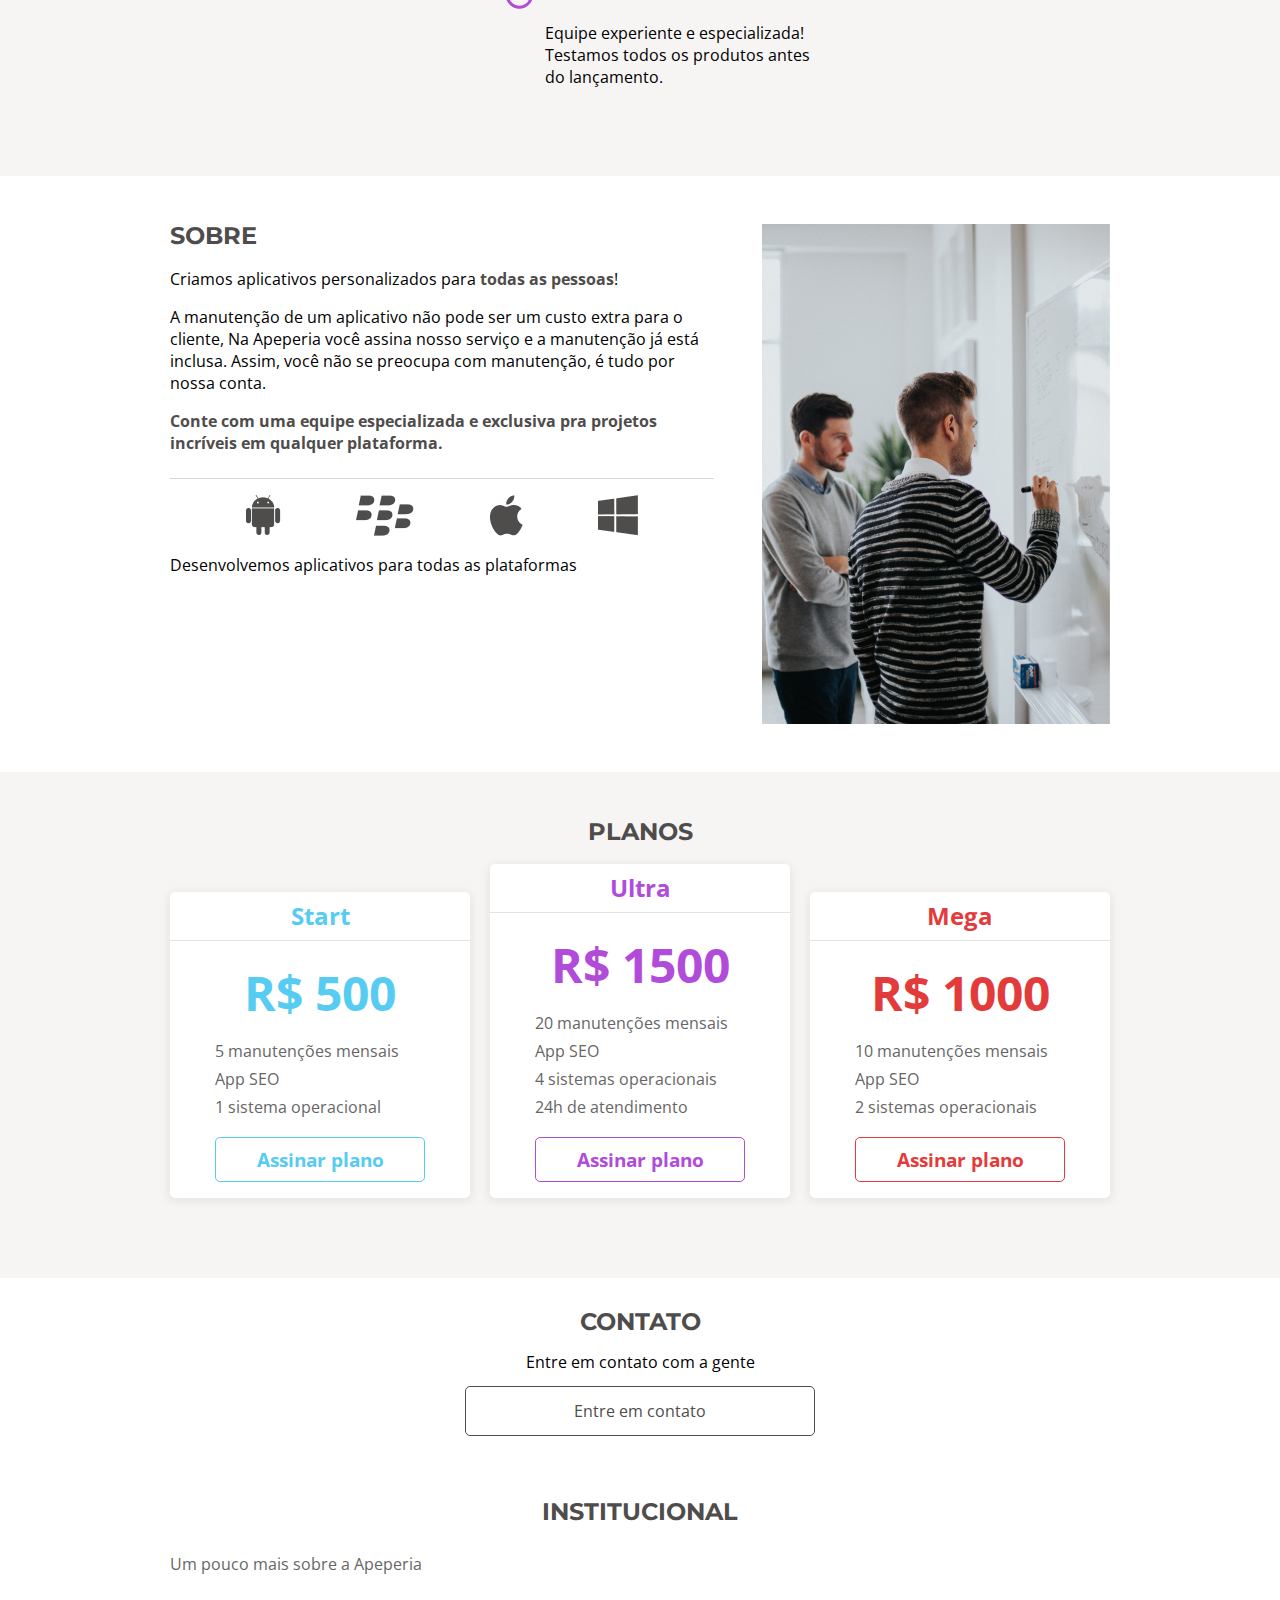
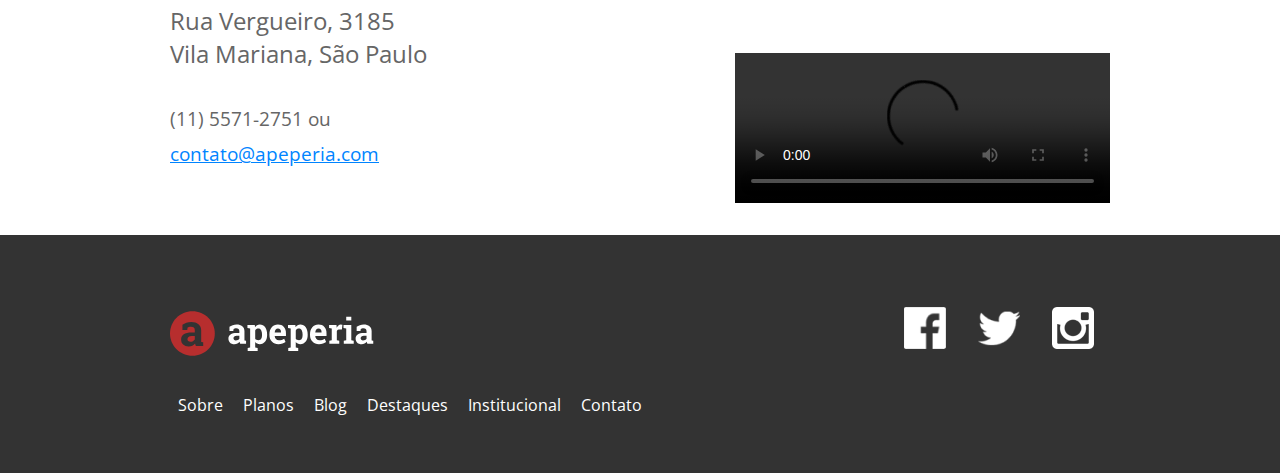
==== commit 39fe7906: "Update index.html" ====
--- a/1-Company-Landing-Page/index.html
+++ b/1-Company-Landing-Page/index.html
@@ -196,7 +196,7 @@
       <section class="contato container">
         <h2 class="contato__titulo">Contato</h2>
         <p>Entre em contato com a gente</p>
-        <a href="contato.html" class="contato__botao botao">Entre em contato</a>
+        <a href="#" class="contato__botao botao">Entre em contato</a>
       </section>
 
       <section class="institucional container">
